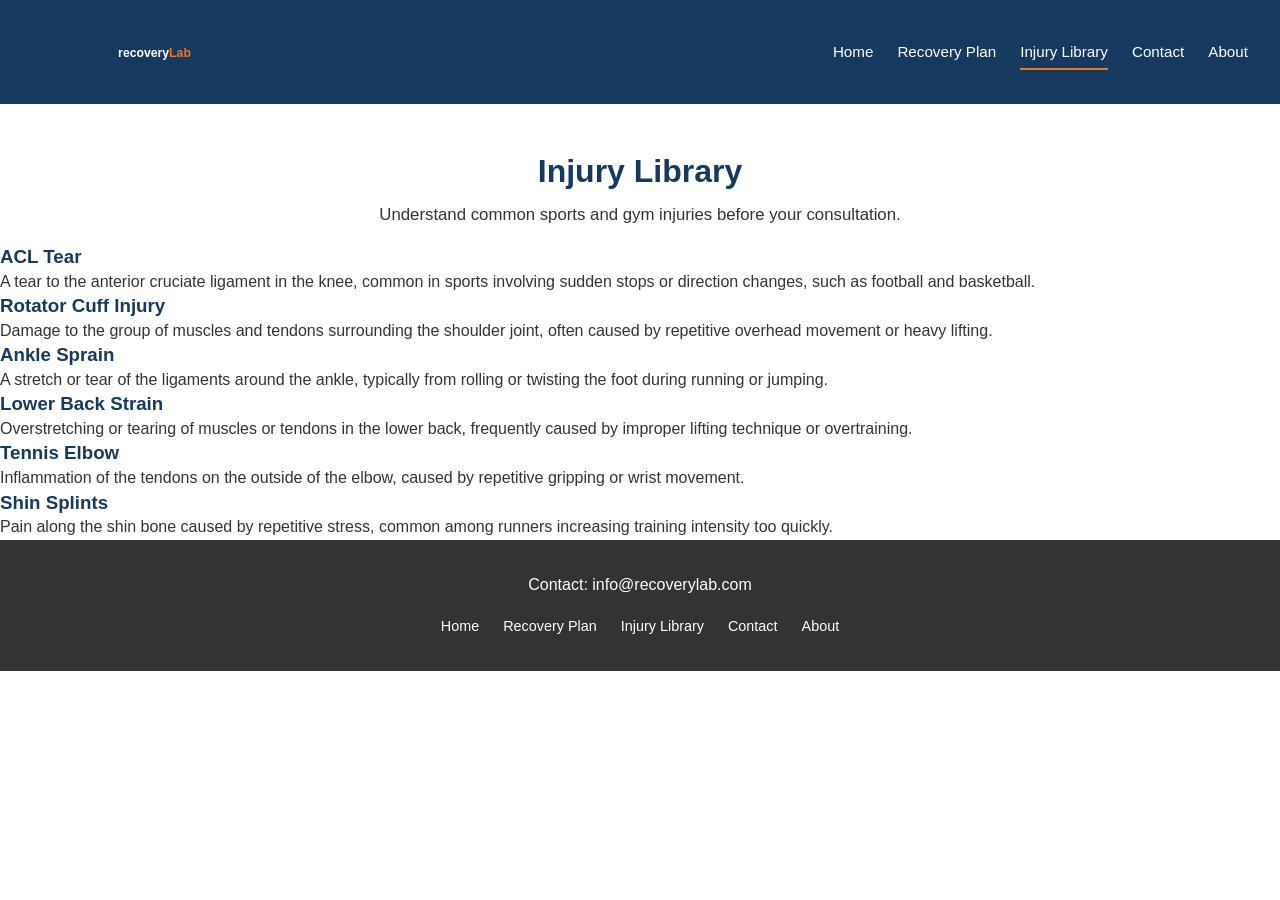
==== injury-library.html @ a8430cd5 "added injury library page with list of common injuries" ====
<!DOCTYPE html>
<html lang="en">
<head>
    <meta charset="UTF-8">
    <meta name="viewport" content="width=device-width, initial-scale=1.0">
    <title>Injury Library | recoveryLab</title>
    <meta name="description" content="Browse common sports and gym injuries. Understand your condition before your consultation with recoveryLab.">
    <link rel="stylesheet" href="assets/css/style.css">
</head>
<body>
    <header class="site-header">
    <div class="logo">
        <a href="index.html">
        <img src="assets/images/logo.svg" alt="recoveryLab" class="logo-img">
        </a>   
    </div>
    <nav class="main-nav" aria-label="Main Navigation">
    <button class="nav-toggle" aria-expanded="false" aria-controls="nav-menu">
        <span class="sr-only">Menu</span>
        <span class="nav-toggle-icon"></span>
    </button>
    <ul id="nav-menu" class="nav-menu">
        <li><a href="index.html">Home</a></li>
        <li><a href="recovery-plan.html">Recovery Plan</a></li>
        <li><a href="injury-library.html" aria-current="page">Injury Library</a></li>
        <li><a href="contact.html">Contact</a></li>
        <li><a href="about.html">About</a></li>
    </ul>
    </nav>
</header>

<main>
    <section class="page-intro">
        <h1>Injury Library</h1>
        <p>Understand common sports and gym injuries before your consultation.</p>
    </section>

    <section class="injury-library" aria-labelledby="injury-library-heading">
        <h2 id="injury-library-heading" class="sr-only">Common Injuries</h2>

        <ul class="injury-list">

            <li class="injury-item">
                <h3>ACL Tear</h3>
                <p>A tear to the anterior cruciate ligament in the knee, common in sports involving sudden stops or direction changes, such as football and basketball.</p>
            </li>

            <li class="injury-item">
                <h3>Rotator Cuff Injury</h3>
                <p>Damage to the group of muscles and tendons surrounding the shoulder joint, often caused by repetitive overhead movement or heavy lifting.</p>
            </li>

            <li class="injury-item">
                <h3>Ankle Sprain</h3>
                <p>A stretch or tear of the ligaments around the ankle, typically from rolling or twisting the foot during running or jumping.</p>
            </li>

            <li class="injury-item">
                <h3>Lower Back Strain</h3>
                <p>Overstretching or tearing of muscles or tendons in the lower back, frequently caused by improper lifting technique or overtraining.</p>
            </li>

            <li class="injury-item">
                <h3>Tennis Elbow</h3>
                <p>Inflammation of the tendons on the outside of the elbow, caused by repetitive gripping or wrist movement.</p>
            </li>

            <li class="injury-item">
                <h3>Shin Splints</h3>
                <p>Pain along the shin bone caused by repetitive stress, common among runners increasing training intensity too quickly.</p>
            </li>

        </ul>
    </section>
</main>

<footer class="site-footer">
    <p>Contact: <a href="mailto:info@recoverylab.com">info@recoverylab.com</a></p>
    
    <nav aria-label="Footer navigation">
        <ul class="footer-nav">
            <li><a href="index.html">Home</a></li>
            <li><a href="recovery-plan.html">Recovery Plan</a></li>
            <li><a href="injury-library.html">Injury Library</a></li>
            <li><a href="contact.html">Contact</a></li>
            <li><a href="about.html">About</a></li>
        </ul>
    </nav>
    </footer>
    <script src="assets/js/script.js"></script>
</body>
</html>
---- assets/css/style.css ----
/* ===== Reset ===== */
* {
  margin: 0;
  padding: 0;
  box-sizing: border-box;
}

/* ===== CSS Variables ===== */
:root {
  --color-dark-blue: #163A5F;
  --color-emerald: #2E8B57;
  --color-orange: #F97316;
  --color-white: #FFFFFF;
  --color-dark-grey: #333333;

  --font-heading: 'Poppins', sans-serif;
  --font-body: 'Open Sans', sans-serif;
}

/* ===== Base Typography ===== */
body {
  font-family: var(--font-body);
  color: var(--color-dark-grey);
  line-height: 1.6;
}

h1, h2, h3 {
  font-family: var(--font-heading);
  font-weight: 700;
  color: var(--color-dark-blue);
  line-height: 1.2;
}

a {
  text-decoration: none;
  color: inherit;
}

img {
  max-width: 100%;
  display: block;
}

/* ===== Accessibility: screen-reader-only content ===== */
.sr-only {
  position: absolute;
  width: 1px;
  height: 1px;
  padding: 0;
  margin: -1px;
  overflow: hidden;
  clip: rect(0, 0, 0, 0);
  white-space: nowrap;
  border: 0;
}

/* ===== Header ===== */
.site-header {
  display: flex;
  align-items: center;
  justify-content: space-between;
  background-color: var(--color-dark-blue);
  padding: 1rem 2rem;
}

.logo-img {
  height: 72px;
}

.main-nav {
  display: flex;
  align-items: center;
}

.nav-menu {
  display: flex;
  list-style: none;
  gap: 1.5rem;
}

.nav-menu a {
  color: var(--color-white);
  font-family: var(--font-body);
  font-size: 0.95rem;
  padding: 0.5rem 0;
  border-bottom: 2px solid transparent;
  transition: border-color 0.2s ease;
}

.nav-menu a:hover,
.nav-menu a:focus,
.nav-menu a[aria-current="page"] {
  border-bottom-color: var(--color-orange);
}

.nav-toggle {
  display: none;
  background: none;
  border: none;
  cursor: pointer;
}

.nav-toggle-icon {
  display: block;
  width: 24px;
  height: 2px;
  background-color: var(--color-white);
  position: relative;
}

.nav-toggle-icon::before,
.nav-toggle-icon::after {
  content: '';
  position: absolute;
  left: 0;
  width: 24px;
  height: 2px;
  background-color: var(--color-white);
}

.nav-toggle-icon::before {
  top: -8px;
}

.nav-toggle-icon::after {
  top: 8px;
}

/* ===== Hero ===== */
.hero {
  background-color: var(--color-white);
  text-align: center;
  padding: 4rem 2rem;
}

.hero h1 {
  font-size: 2.5rem;
  margin-bottom: 1rem;
}

.hero p {
  font-size: 1.1rem;
  color: var(--color-dark-grey);
  max-width: 600px;
  margin: 0 auto 1.5rem;
}

.btn {
  display: inline-block;
  padding: 0.85rem 1.75rem;
  border-radius: 8px;
  font-family: var(--font-body);
  font-weight: 600;
  font-size: 1rem;
  cursor: pointer;
  transition: opacity 0.2s ease;
}

.btn-primary {
  background-color: var(--color-orange);
  color: var(--color-white);
}

.btn-primary:hover,
.btn-primary:focus {
  opacity: 0.85;
}
/* ===== Features ===== */
.features {
  padding: 3rem 2rem;
  text-align: center;
}

.features h2 {
  margin-bottom: 2rem;
}

.feature-cards {
  display: flex;
  flex-wrap: wrap;
  justify-content: center;
  gap: 1.5rem;
}

.feature-card {
  background-color: var(--color-white);
  border: 1px solid #E0E0E0;
  border-radius: 12px;
  padding: 1.5rem;
  width: 300px;
  text-align: left;
  transition: transform 0.2s ease, box-shadow 0.2s ease;
}

.feature-card:hover {
  transform: translateY(-4px);
  box-shadow: 0 4px 12px rgba(0, 0, 0, 0.08);
}

.feature-icon {
  width: 40px;
  height: 40px;
  margin-bottom: 1rem;
}

.feature-card h3 {
  font-size: 1.2rem;
  margin-bottom: 0.5rem;
}

.feature-card p {
  font-size: 0.95rem;
  color: var(--color-dark-grey);
}
/* ===== Testimonials ===== */
.testimonials {
  background-color: var(--color-dark-blue);
  padding: 3rem 2rem;
  text-align: center;
}

.testimonials h2 {
  color: var(--color-white);
  margin-bottom: 2rem;
}

.testimonial-card {
  background-color: var(--color-white);
  border-radius: 12px;
  padding: 1.5rem;
  max-width: 600px;
  margin: 0 auto 1.5rem;
  text-align: left;
}

.testimonial-card blockquote {
  font-style: italic;
  color: var(--color-dark-grey);
  margin-bottom: 0.75rem;
}

.testimonial-card cite {
  display: block;
  font-style: normal;
  font-weight: 600;
  color: var(--color-emerald);
  font-size: 0.9rem;
}
/* ===== Footer ===== */
.site-footer {
  background-color: var(--color-dark-grey);
  color: var(--color-white);
  padding: 2rem;
  text-align: center;
}

.site-footer a {
  color: var(--color-white);
}

.site-footer p {
  margin-bottom: 1rem;
}

.footer-nav {
  display: flex;
  justify-content: center;
  flex-wrap: wrap;
  list-style: none;
  gap: 1.5rem;
}

.footer-nav a {
  font-size: 0.9rem;
  border-bottom: 2px solid transparent;
  transition: border-color 0.2s ease;
}

.footer-nav a:hover,
.footer-nav a:focus {
  border-bottom-color: var(--color-orange);
}
/* ===== Responsive: Tablet & Mobile ===== */
@media (max-width: 768px) {

  .site-header {
    flex-wrap: wrap;
  }

  .nav-toggle {
    display: block;
  }

  .main-nav {
    flex-wrap: wrap;
  }
  
  .nav-menu {
    flex-basis: 100%  
  }

  .nav-menu {
    display: none;
    flex-direction: column;
    width: 100%;
    gap: 0;
    margin-top: 1rem;
  }

  .nav-menu.is-open {
    display: flex;
  }

  .nav-menu li {
    border-top: 1px solid rgba(255, 255, 255, 0.15);
  }

  .nav-menu a {
    display: block;
    padding: 0.75rem 0;
  }

  .hero h1 {
    font-size: 1.8rem;
  }

  .hero p {
    font-size: 1rem;
  }

  .feature-card {
    width: 100%;
    max-width: 340px;
  }

  .footer-nav {
    flex-direction: column;
    gap: 0.75rem;
  }
}
/* ===== Page Intro (Recovery Plan, and reusable for other pages) ===== */
.page-intro {
  text-align: center;
  padding: 3rem 2rem 1rem;
}

.page-intro h1 {
  font-size: 2rem;
  margin-bottom: 0.75rem;
}

.page-intro p {
  font-size: 1.05rem;
  color: var(--color-dark-grey);
  max-width: 550px;
  margin: 0 auto;
}

/* ===== Consultation Form ===== */
.consultation-form-section {
  padding: 2rem 2rem 4rem;
  display: flex;
  justify-content: center;
}

.consultation-form {
  width: 100%;
  max-width: 500px;
  display: flex;
  flex-direction: column;
  gap: 1.25rem;
}

.form-group {
  display: flex;
  flex-direction: column;
  gap: 0.4rem;
}

.form-group label {
  font-weight: 600;
  font-size: 0.95rem;
  color: var(--color-dark-blue);
}

.required {
  color: var(--color-orange);
}

.form-group input,
.form-group select,
.form-group textarea {
  font-family: var(--font-body);
  font-size: 1rem;
  padding: 0.65rem 0.75rem;
  border: 1px solid #CCCCCC;
  border-radius: 6px;
  background-color: var(--color-white);
}

.form-group input:focus,
.form-group select:focus,
.form-group textarea:focus {
  outline: none;
  border-color: var(--color-emerald);
  box-shadow: 0 0 0 3px rgba(46, 139, 87, 0.15);
}

.form-group.has-error input,
.form-group.has-error select,
.form-group.has-error textarea {
  border-color: #D92D20;
}

.error-message {
  font-size: 0.85rem;
  color: #D92D20;
  min-height: 1.1rem;
}

.consultation-form .btn {
  align-self: flex-start;
}

.form-confirmation {
  font-weight: 600;
  color: var(--color-emerald);
}

.form-confirmation:empty {
  display: none;
}
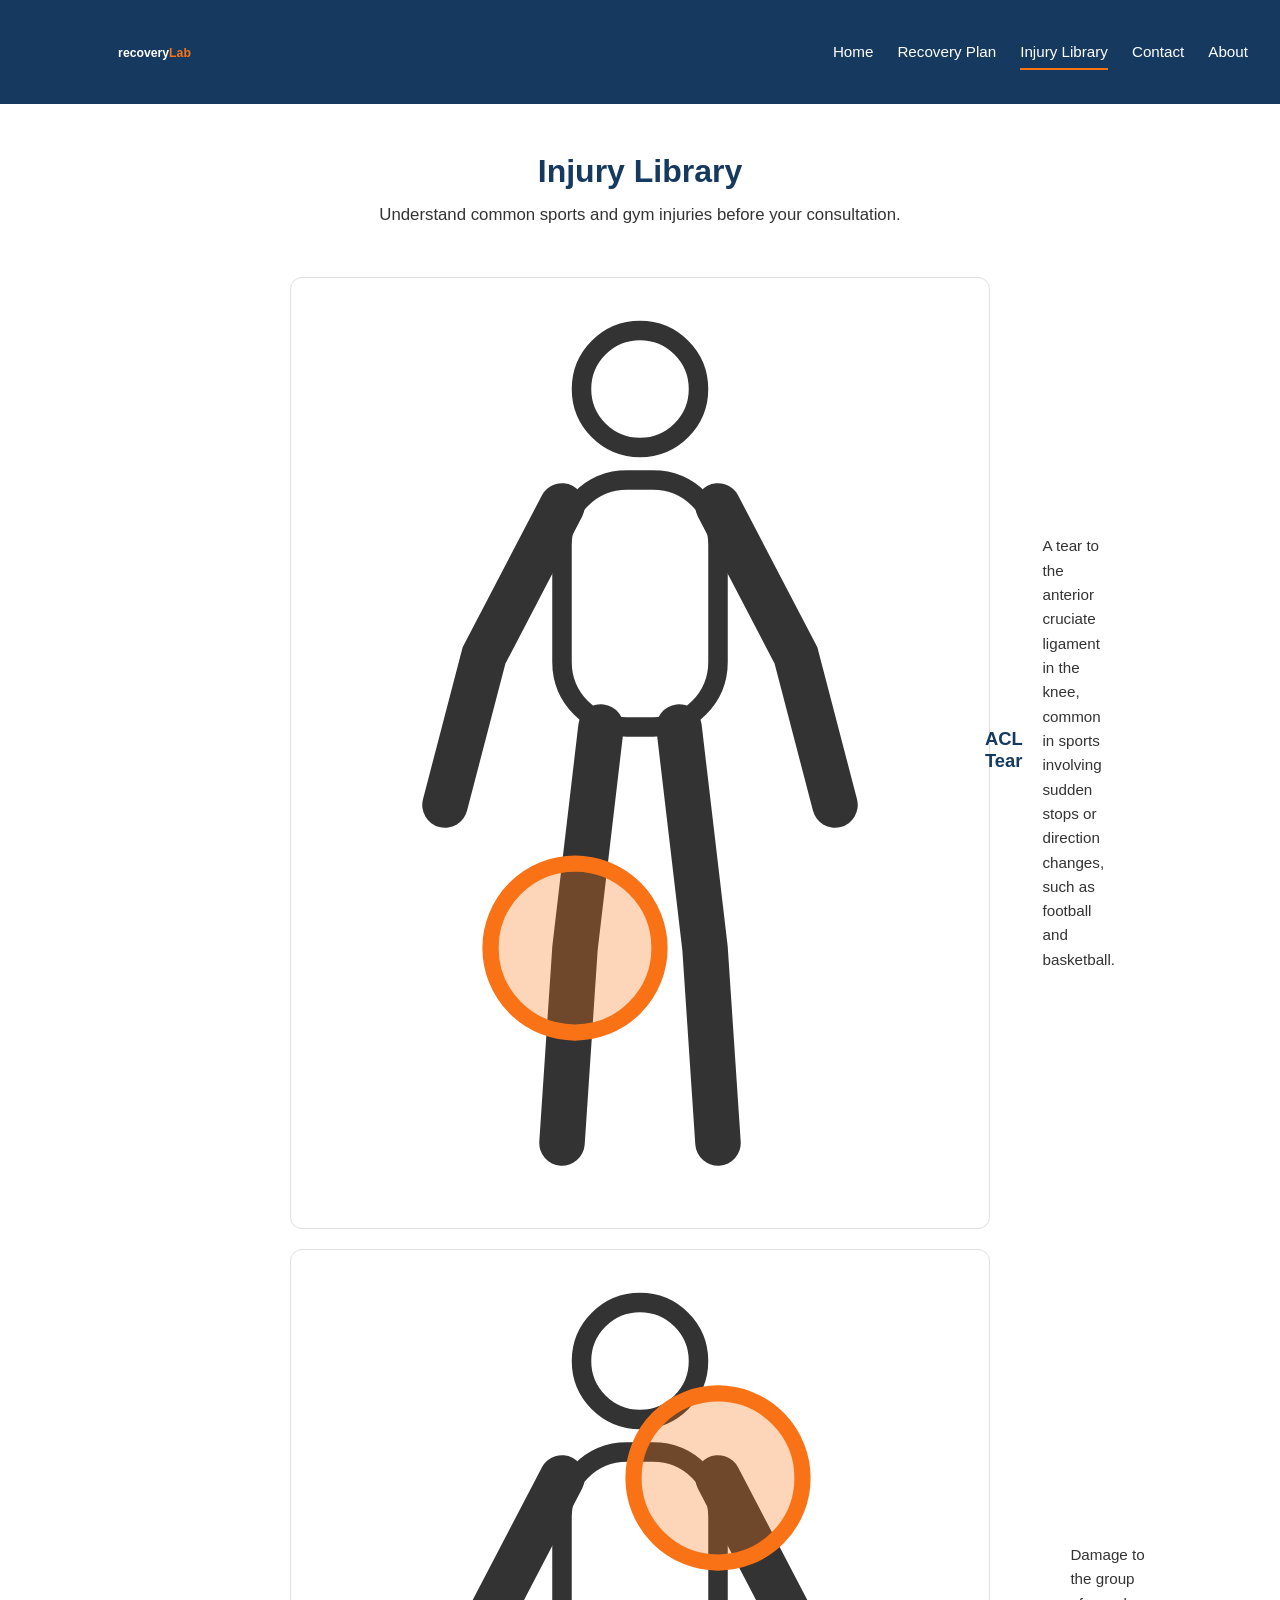
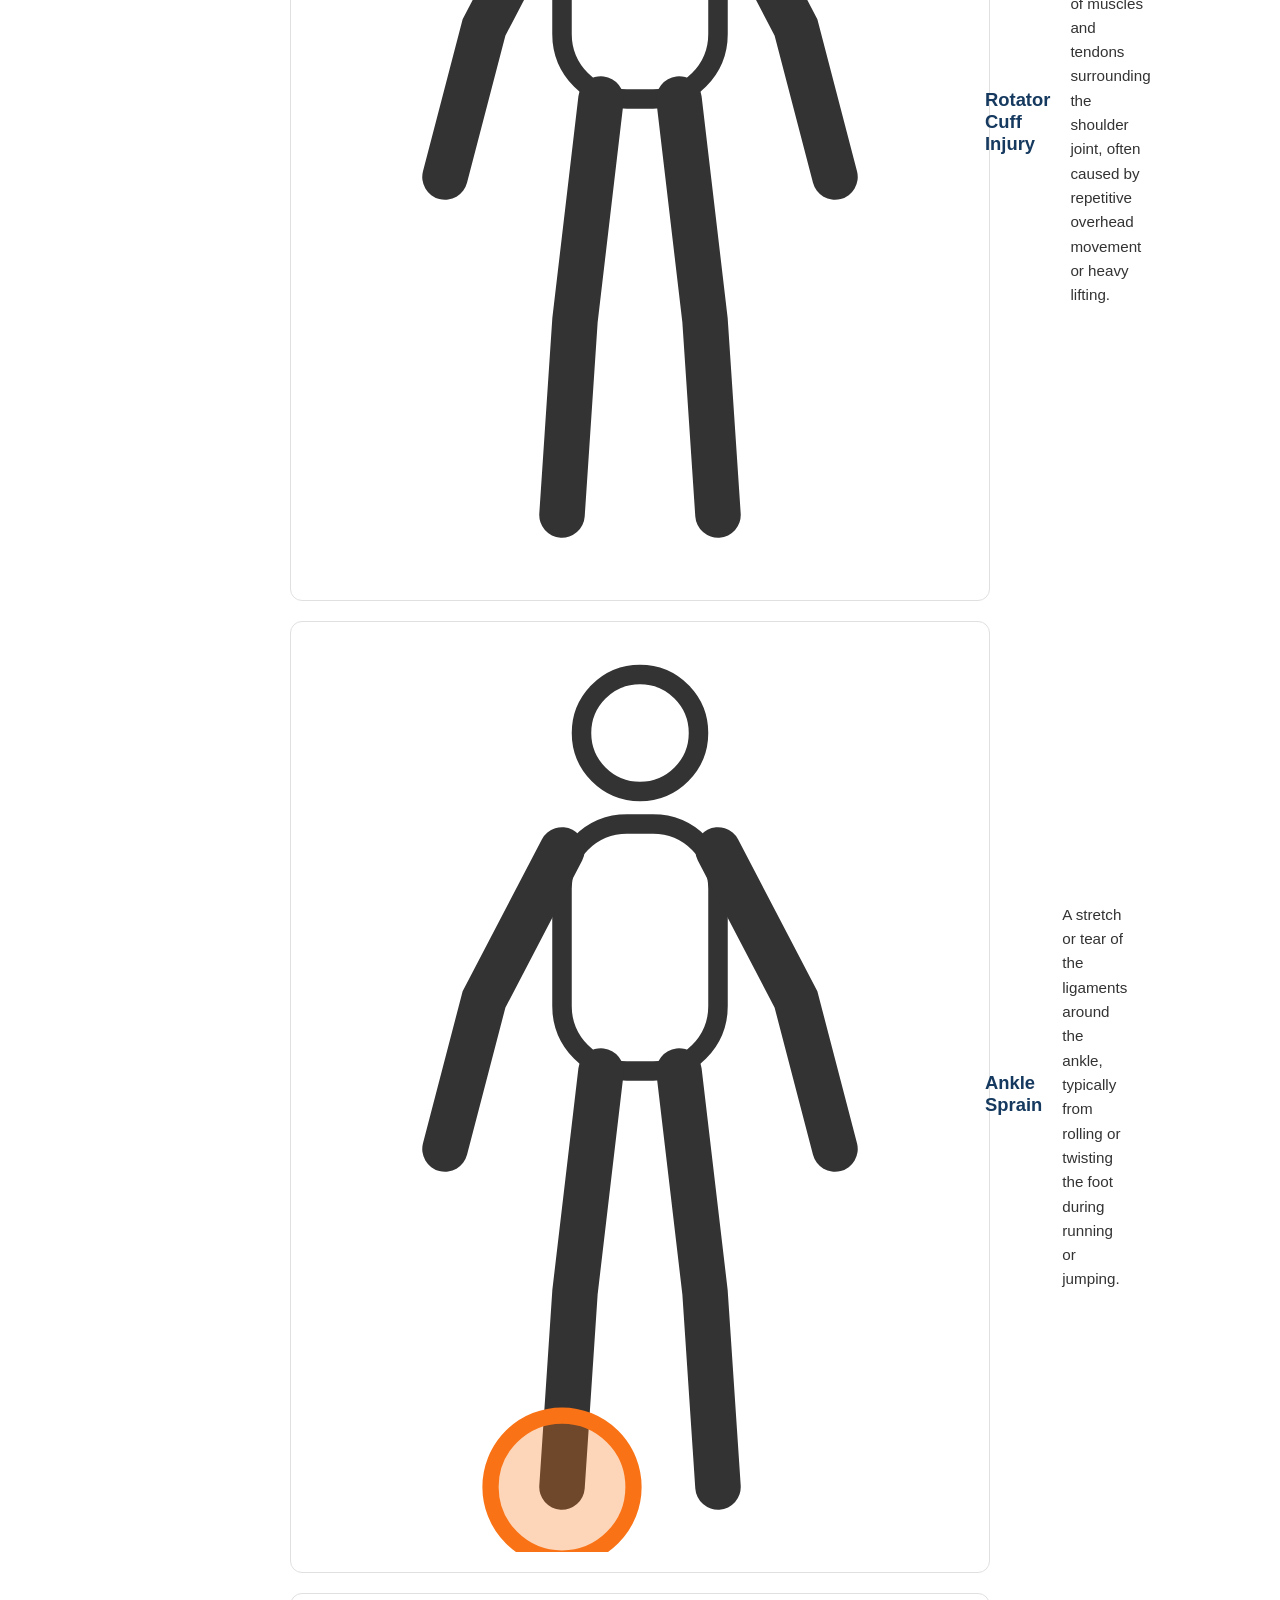
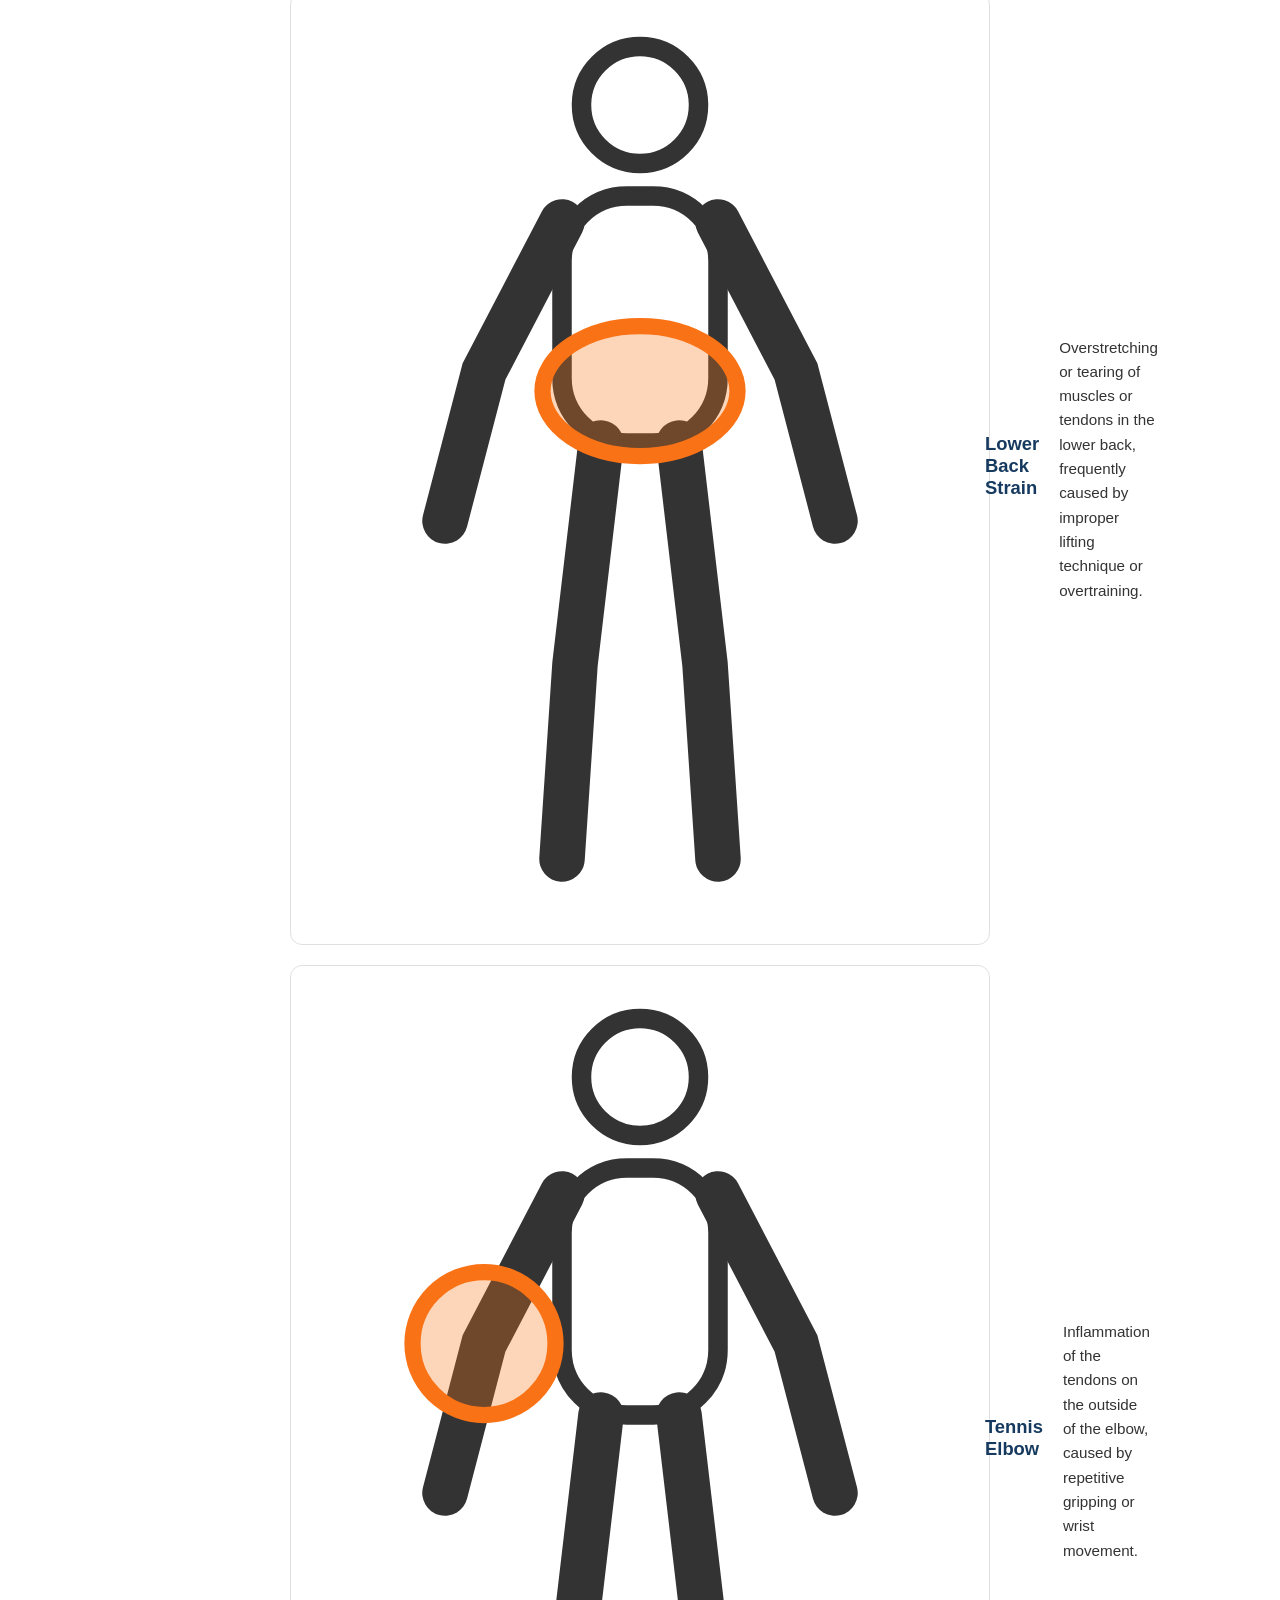
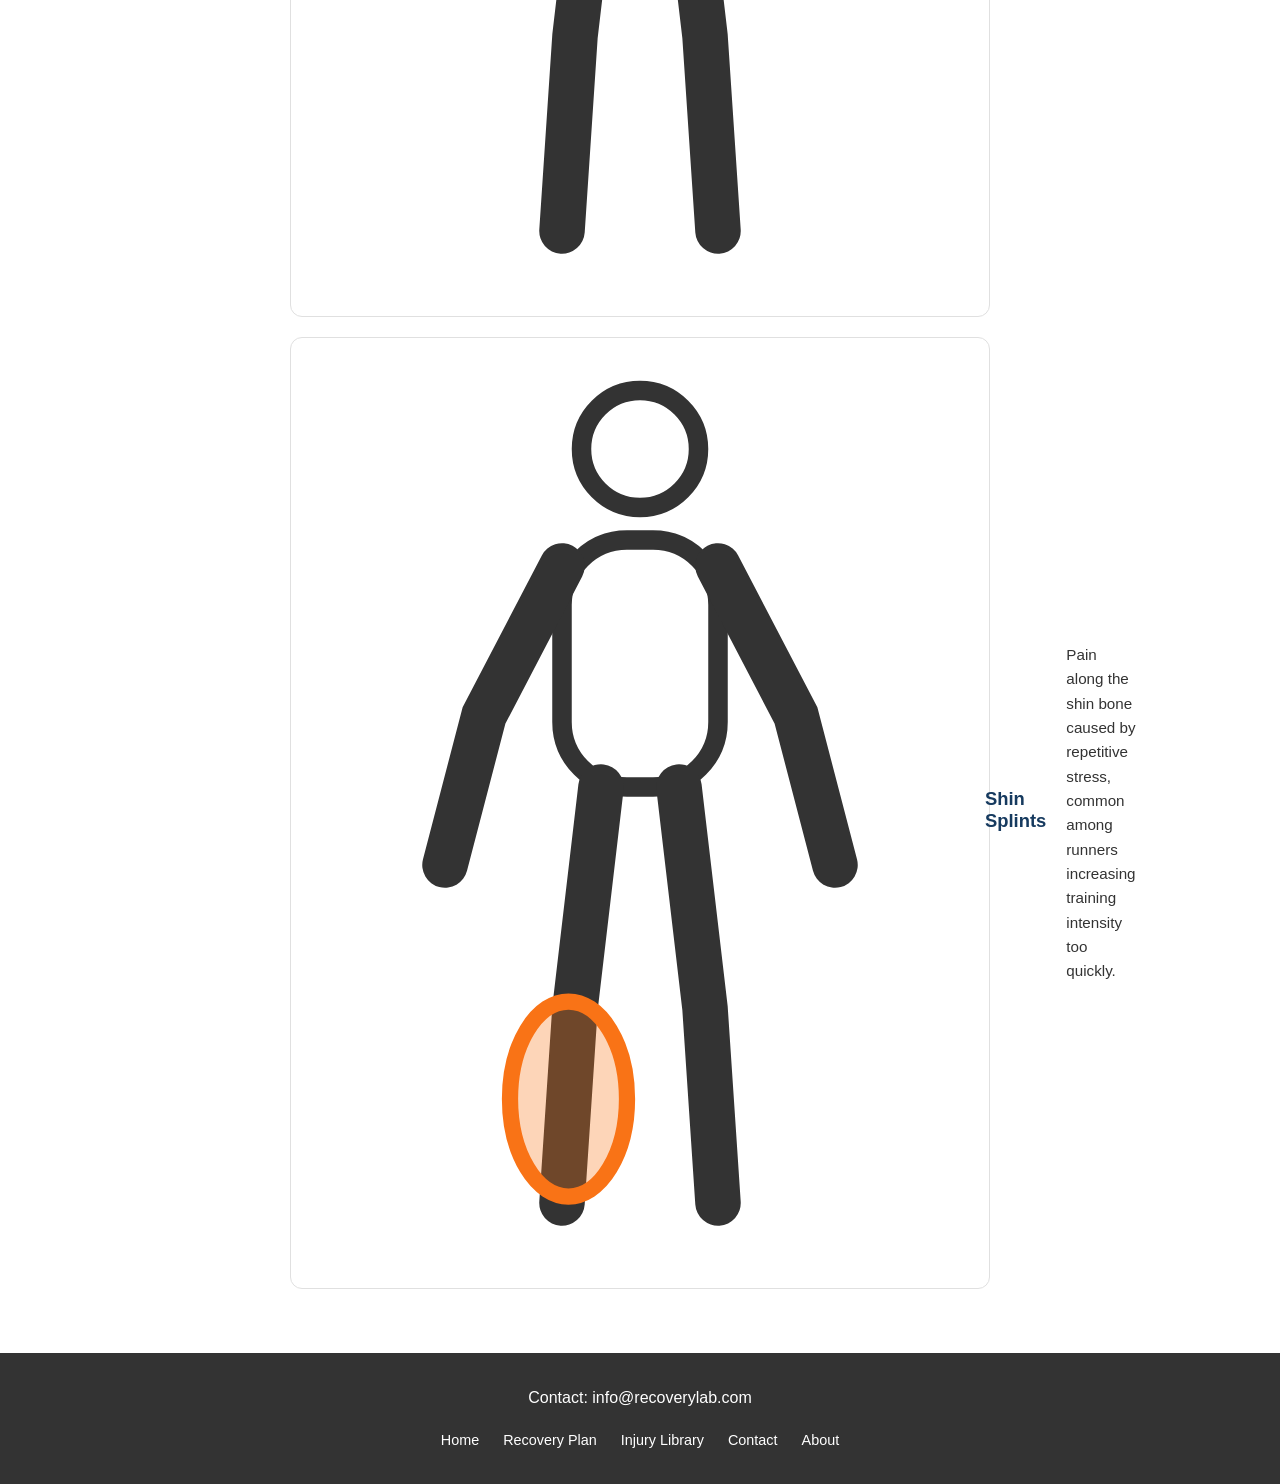
==== commit ca4b816d: "added graphics for each injury and styled using css" ====
--- a/injury-library.html
+++ b/injury-library.html
@@ -41,31 +41,37 @@
         <ul class="injury-list">
 
             <li class="injury-item">
+                <img src="assets/images/injury-acl.svg" alt="Knee icon representing an ACL tear" class="injury-icon">
                 <h3>ACL Tear</h3>
                 <p>A tear to the anterior cruciate ligament in the knee, common in sports involving sudden stops or direction changes, such as football and basketball.</p>
             </li>
 
             <li class="injury-item">
+                <img src="assets/images/injury-shoulder.svg" alt="Shoulder icon representing a rotator cuff injury" class="injury-icon">
                 <h3>Rotator Cuff Injury</h3>
                 <p>Damage to the group of muscles and tendons surrounding the shoulder joint, often caused by repetitive overhead movement or heavy lifting.</p>
             </li>
 
             <li class="injury-item">
+                <img src="assets/images/injury-ankle.svg" alt="Ankle icon representing an ankle sprain" class="injury-icon">
                 <h3>Ankle Sprain</h3>
                 <p>A stretch or tear of the ligaments around the ankle, typically from rolling or twisting the foot during running or jumping.</p>
             </li>
 
             <li class="injury-item">
+                <img src="assets/images/injury-back.svg" alt="Lower back icon representing a lower back strain" class="injury-icon">
                 <h3>Lower Back Strain</h3>
                 <p>Overstretching or tearing of muscles or tendons in the lower back, frequently caused by improper lifting technique or overtraining.</p>
             </li>
 
             <li class="injury-item">
+                <img src="assets/images/injury-elbow.svg" alt="Elbow icon representing tennis elbow" class="injury-icon">
                 <h3>Tennis Elbow</h3>
                 <p>Inflammation of the tendons on the outside of the elbow, caused by repetitive gripping or wrist movement.</p>
             </li>
 
             <li class="injury-item">
+                <img src="assets/images/injury-shin.svg" alt="Shin icon representing shin splints" class="injury-icon">
                 <h3>Shin Splints</h3>
                 <p>Pain along the shin bone caused by repetitive stress, common among runners increasing training intensity too quickly.</p>
             </li>
@@ -89,4 +95,4 @@
     </footer>
     <script src="assets/js/script.js"></script>
 </body>
-</html>+</html> 
--- a/assets/css/style.css
+++ b/assets/css/style.css
@@ -128,9 +128,15 @@
 
 /* ===== Hero ===== */
 .hero {
-  background-color: var(--color-white);
+  background-image: linear-gradient(rgba(255, 255, 255, 0.5), rgba(255, 255, 255, 0.5)), url(../images/hero-bg.jpg);
+  background-size: cover;
+  background-position: center;
   text-align: center;
-  padding: 4rem 2rem;
+  padding: 6rem 2rem; 
+  min-height: 60vh;
+  display:flex;
+  flex-direction: column;
+  justify-content: center;
 }
 
 .hero h1 {
@@ -296,7 +302,8 @@
   }
   
   .nav-menu {
-    flex-basis: 100%  
+    flex-basis: 100% ;
+    order: 2; 
   }
 
   .nav-menu {
@@ -337,6 +344,26 @@
     flex-direction: column;
     gap: 0.75rem;
   }
+  .site-header {
+    flex-direction: row;
+  }
+  .logo {
+    order: 2;
+  }
+  .nav-toggle {
+    order:0;
+  }
+  .nav-menu {
+    text-align: left;   
+  }
+  .about-content ,
+   .disclaimer ,
+   .contact-list ,
+   .injury-list {
+    text-align: center;
+    max-width: 400px;
+    margin: 0 auto;
+   }
 }
 /* ===== Page Intro (Recovery Plan, and reusable for other pages) ===== */
 .page-intro {
@@ -429,4 +456,112 @@
 
 .form-confirmation:empty {
   display: none;
+}
+
+/* ===== Contact Page ===== */
+.contact-details {
+  padding: 2rem 2rem 4rem;
+  display: flex;
+  justify-content: center;
+}
+
+.contact-list {
+  list-style: none;
+  width: 100%;
+  max-width: 500px;
+  display: flex;
+  flex-direction: column;
+  gap: 1.25rem;
+}
+
+.contact-item {
+  background-color: var(--color-white);
+  border: 1px solid #E0E0E0;
+  border-radius: 12px;
+  padding: 1.25rem 1.5rem;
+}
+
+.contact-item h3 {
+  font-size: 1.1rem;
+  margin-bottom: 0.4rem;
+}
+
+.contact-item p {
+  font-size: 0.95rem;
+  color: var(--color-dark-grey);
+  line-height: 1.6;
+}
+
+.contact-item a {
+  color: var(--color-emerald);
+  font-weight: 600;
+}
+
+.contact-item a:hover,
+.contact-item a:focus {
+  text-decoration: underline;
+}
+/* ===== Injury Library Page ===== */
+.injury-library {
+  padding: 2rem 2rem 4rem;
+  display: flex;
+  justify-content: center;
+}
+
+.injury-list {
+  list-style: none;
+  width: 100%;
+  max-width: 700px;
+  display: flex;
+  flex-direction: column;
+  gap: 1.25rem;
+}
+
+.injury-item {
+  background-color: var(--color-white);
+  border: 1px solid #E0E0E0;
+  border-radius: 12px;
+  padding: 1.25rem 1.5rem;
+  transition: transform 0.2s ease, box-shadow 0.2s ease;
+}
+
+.injury-item:hover {
+  transform: translateY(-2px);
+  box-shadow: 0 4px 12px rgba(0, 0, 0, 0.08);
+}
+
+.injury-item h3 {
+  font-size: 1.15rem;
+  margin-bottom: 0.4rem;
+}
+
+.injury-item p {
+  font-size: 0.95rem;
+  color: var(--color-dark-grey);
+  line-height: 1.6;
+}
+
+/* ===== Injury Library Images ===== */
+.injury-item {
+  display: flex;
+  gap: 1.25rem;
+  align-items: center;
+}
+
+.injury-image {
+  width: 56px;
+  height: 78px;
+  flex-shrink: 0;
+}
+
+@media (max-width: 768px) {
+  .injury-item {
+    flex-direction: column;
+    text-align: center;
+  }
+
+  .injury-image {
+    width: 48px;
+    height: 67px;
+  }
 }
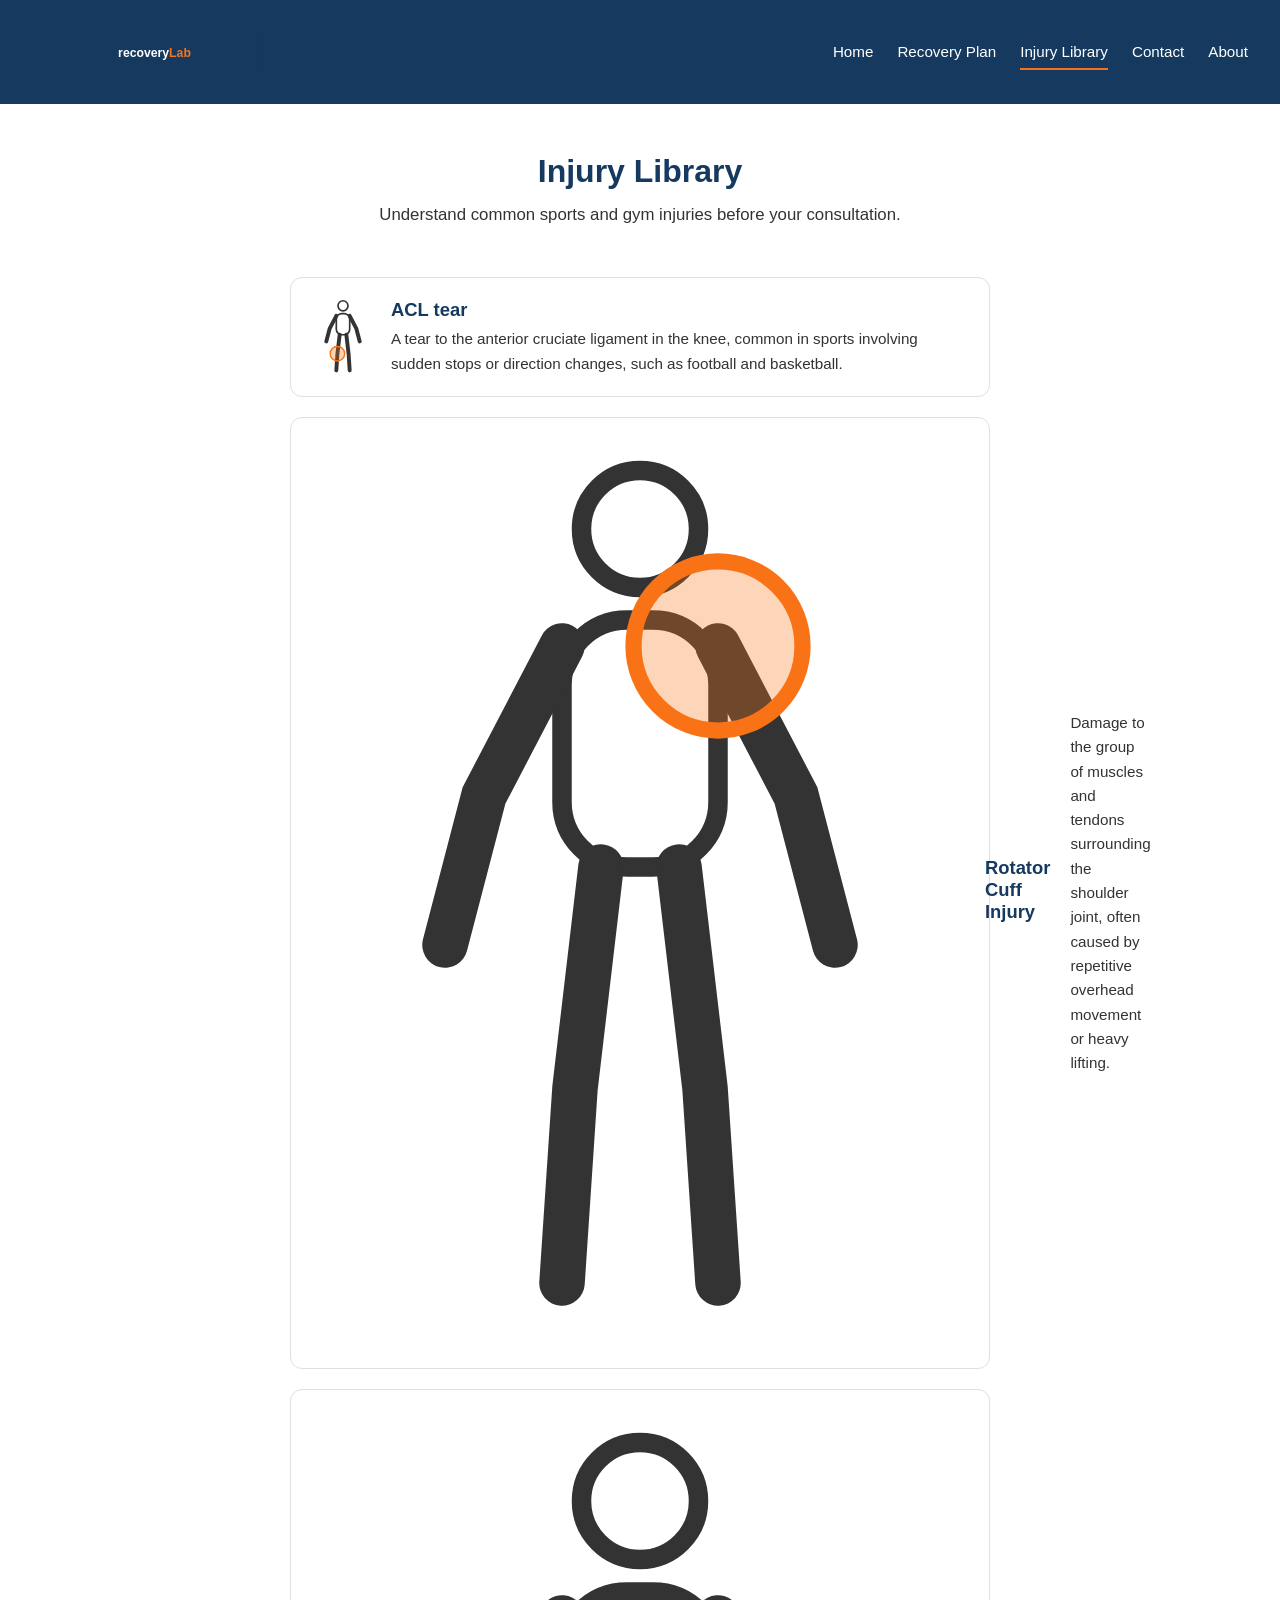
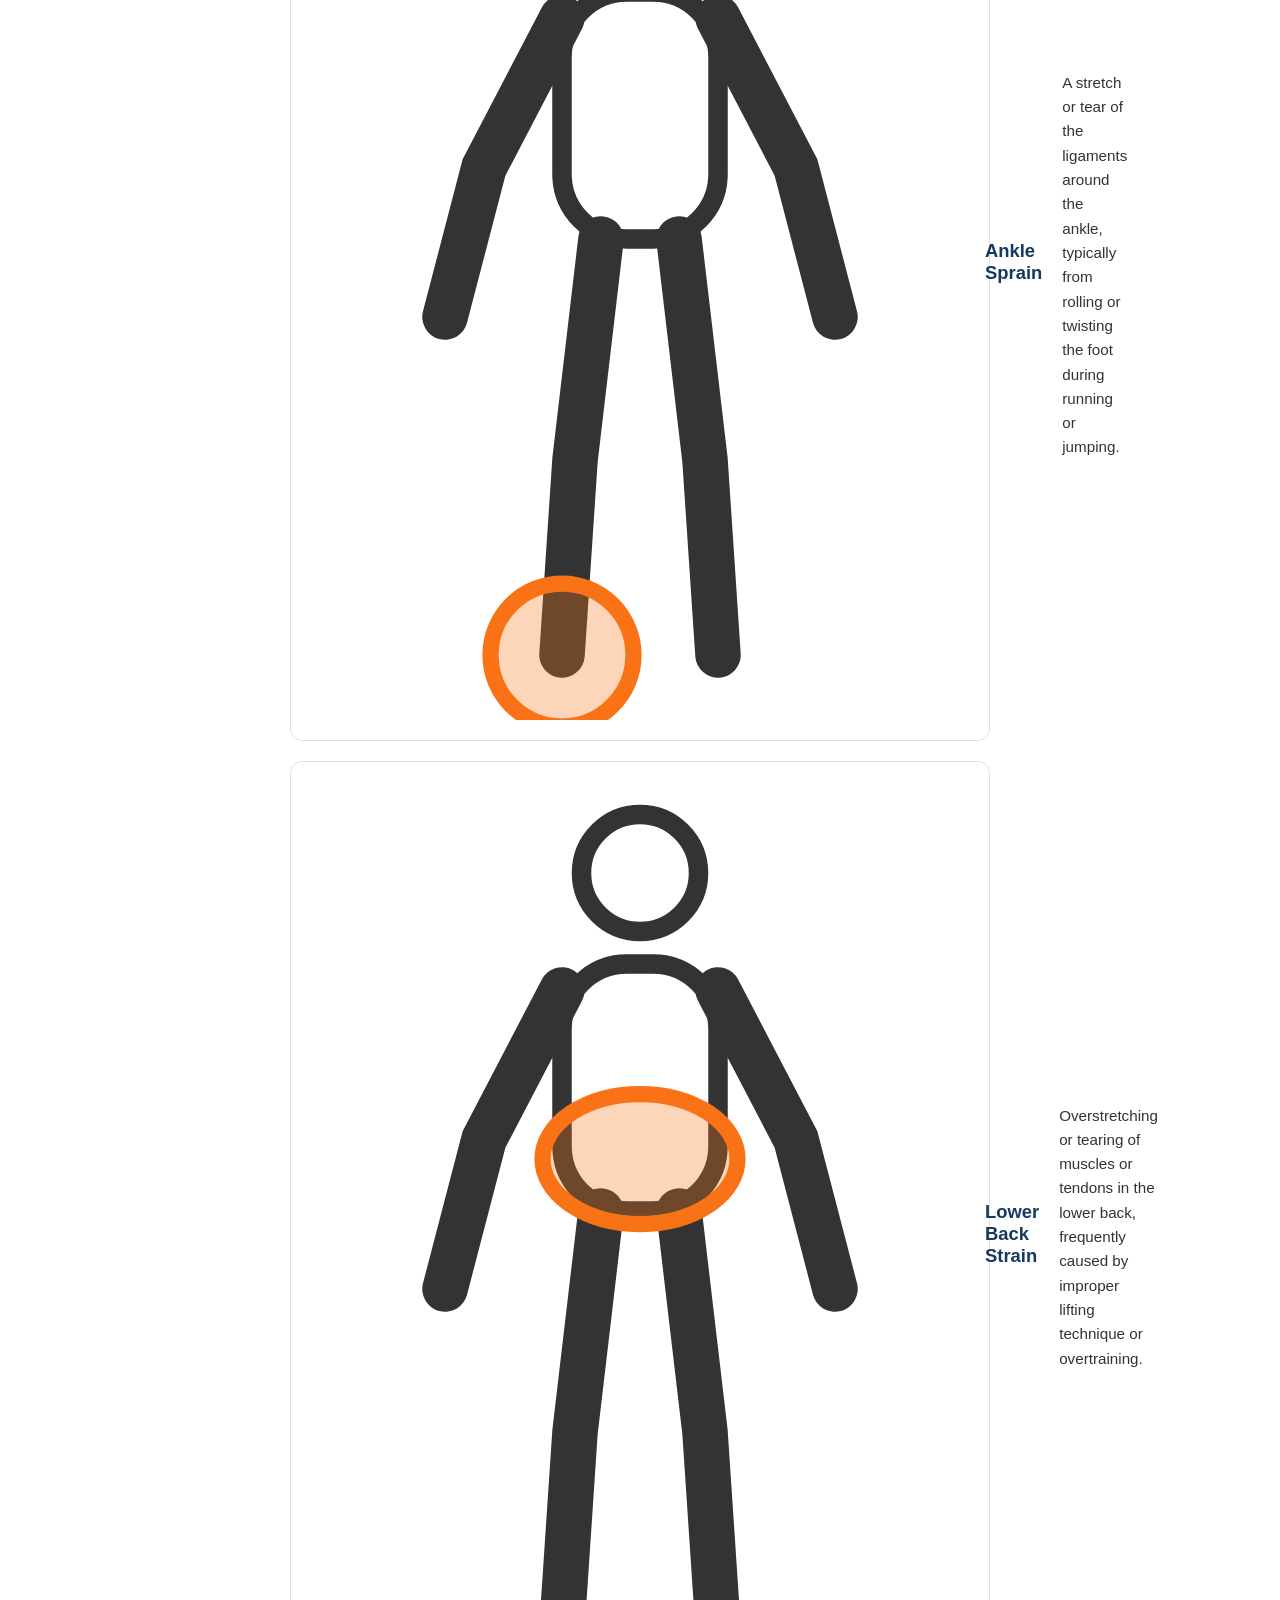
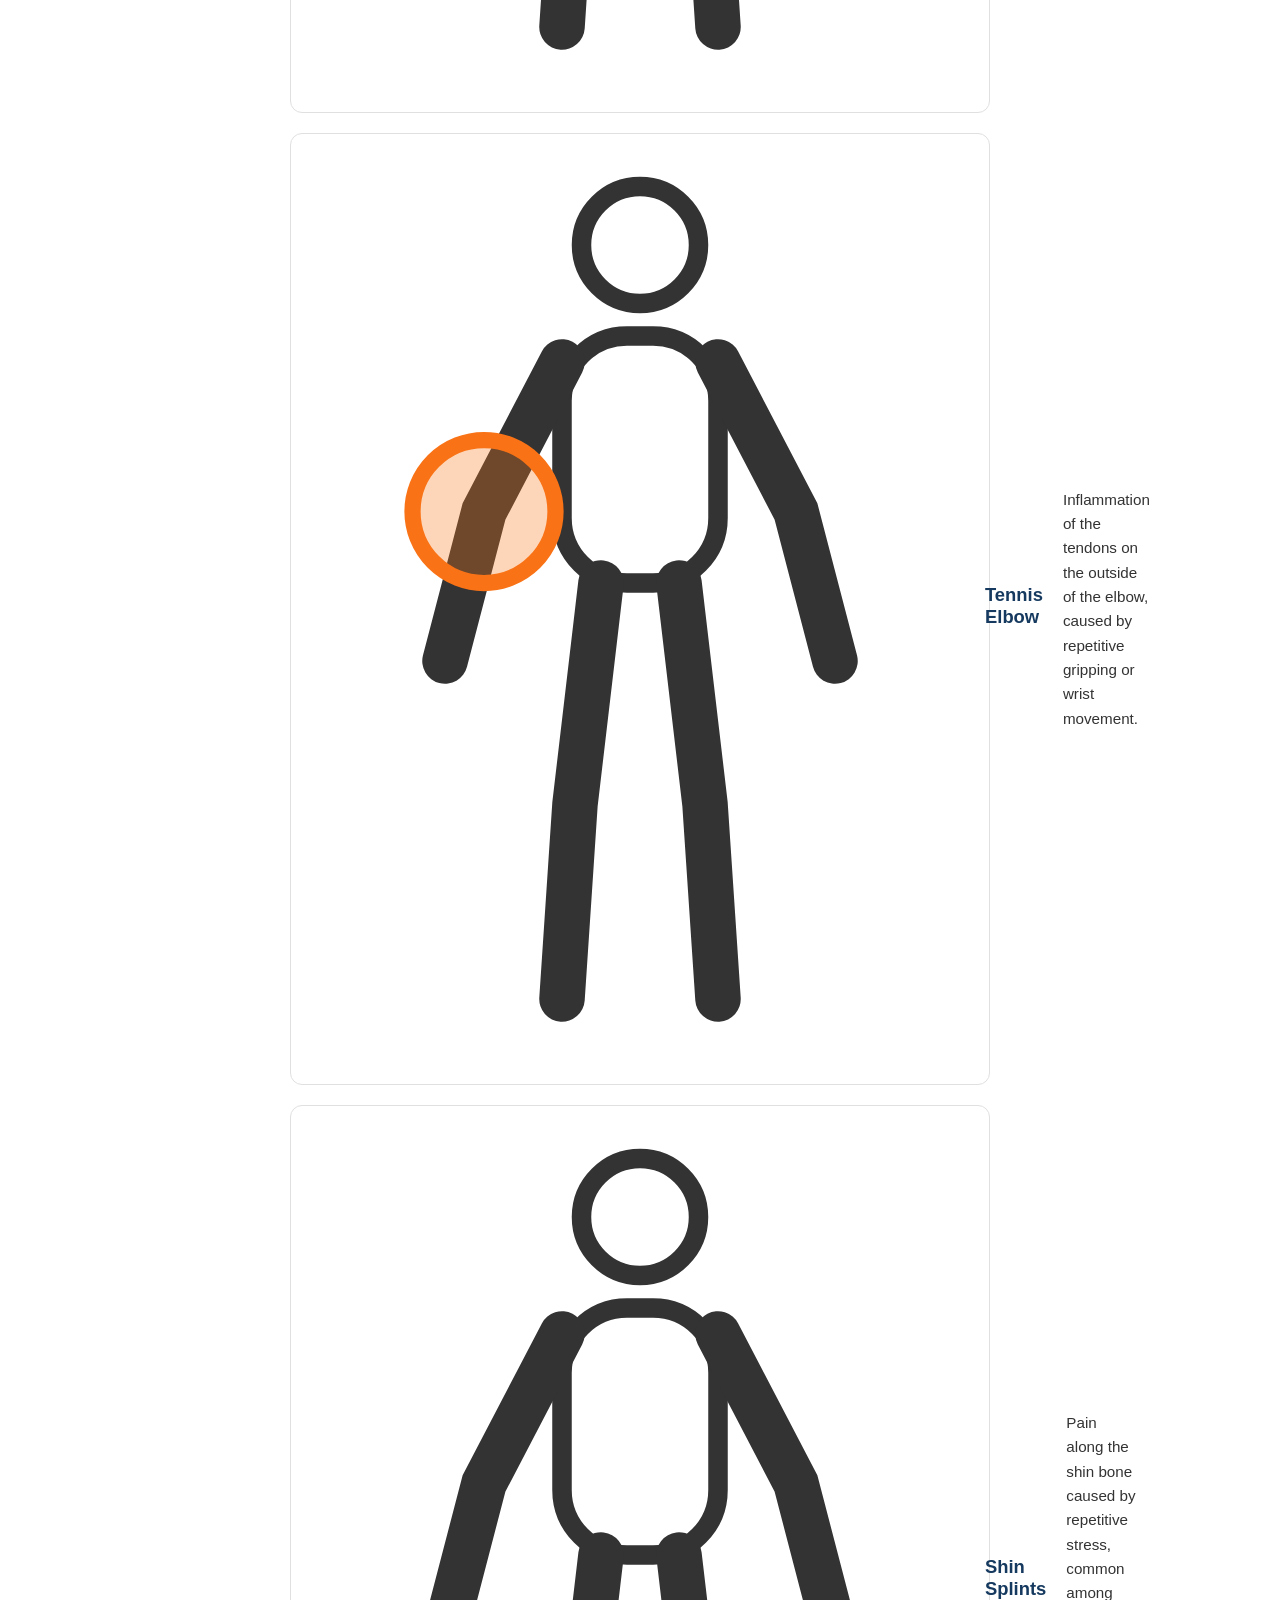
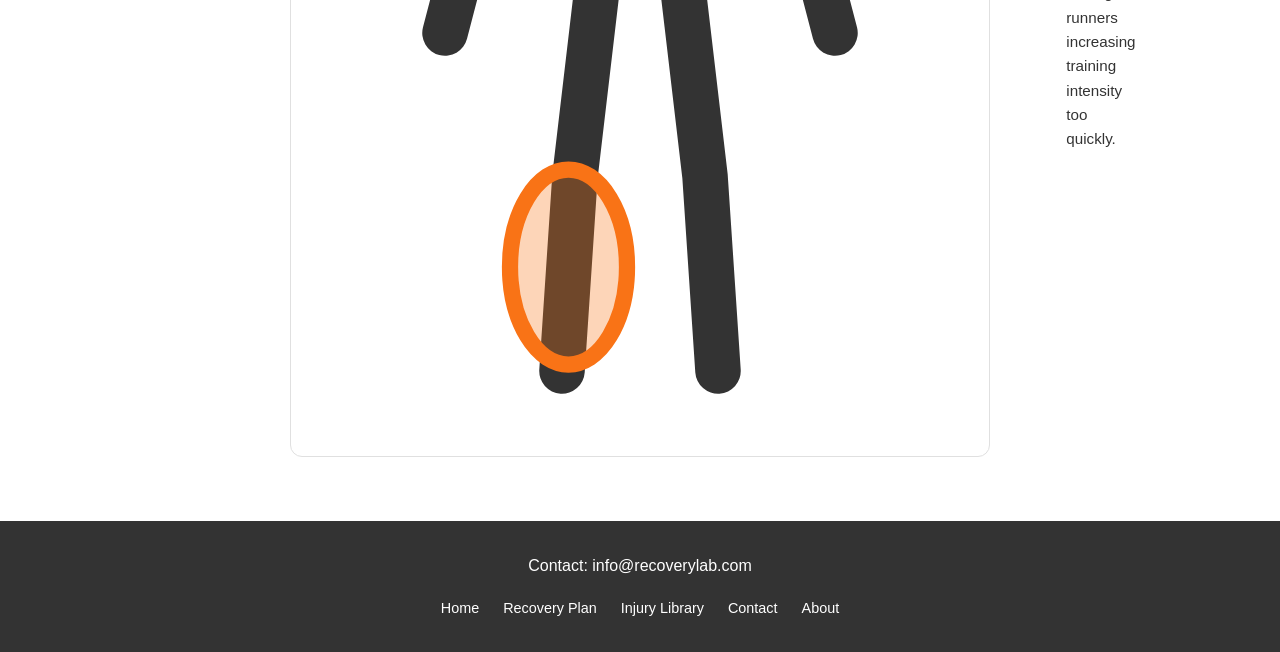
==== commit ddd5dabd: "Update injury-library.html This was in order to fix sizing issues for images" ====
--- a/injury-library.html
+++ b/injury-library.html
@@ -41,10 +41,13 @@
         <ul class="injury-list">
 
             <li class="injury-item">
-                <img src="assets/images/injury-acl.svg" alt="Knee icon representing an ACL tear" class="injury-icon">
-                <h3>ACL Tear</h3>
-                <p>A tear to the anterior cruciate ligament in the knee, common in sports involving sudden stops or direction changes, such as football and basketball.</p>
-            </li>
+  <img src="assets/images/injury-acl.svg" alt="Knee icon representing an ACL tear" class="injury-image">
+  <div class="injury-text">
+    <h3>ACL tear</h3>
+    <p>A tear to the anterior cruciate ligament in the knee, common in sports involving sudden stops or direction changes, such as football and basketball.</p>
+  </div>
+</li>
+
 
             <li class="injury-item">
                 <img src="assets/images/injury-shoulder.svg" alt="Shoulder icon representing a rotator cuff injury" class="injury-icon">
--- a/assets/css/style.css
+++ b/assets/css/style.css
@@ -220,7 +220,9 @@
 }
 /* ===== Testimonials ===== */
 .testimonials {
-  background-color: var(--color-dark-blue);
+  background-image: linear-gradient(rgba(22, 58, 95, 0.85), rgba(22, 58, 95, 0.85)), url(../images/testimonials_bg.jpg);
+  background-size: cover;
+  background-position: center;
   padding: 3rem 2rem;
   text-align: center;
 }
@@ -564,4 +566,32 @@
     width: 48px;
     height: 67px;
   }
+}
+/* ===== About Page ===== */
+.about-content,
+.disclaimer {
+  max-width: 700px;
+  margin: 0 auto 1.5rem;
+  background-color: var(--color-white);
+  border: 1px solid #E0E0E0;
+  border-radius: 12px;
+  padding: 1.5rem 2rem;
+}
+
+.about-content h2,
+.disclaimer h2 {
+  font-size: 1.3rem;
+  margin-bottom: 0.6rem;
+}
+
+.about-content p,
+.disclaimer p {
+  font-size: 0.95rem;
+  color: var(--color-dark-grey);
+  line-height: 1.6;
+}
+
+.disclaimer {
+  border-left: 4px solid var(--color-orange);
+  background-color: #FFF8F3;
 }
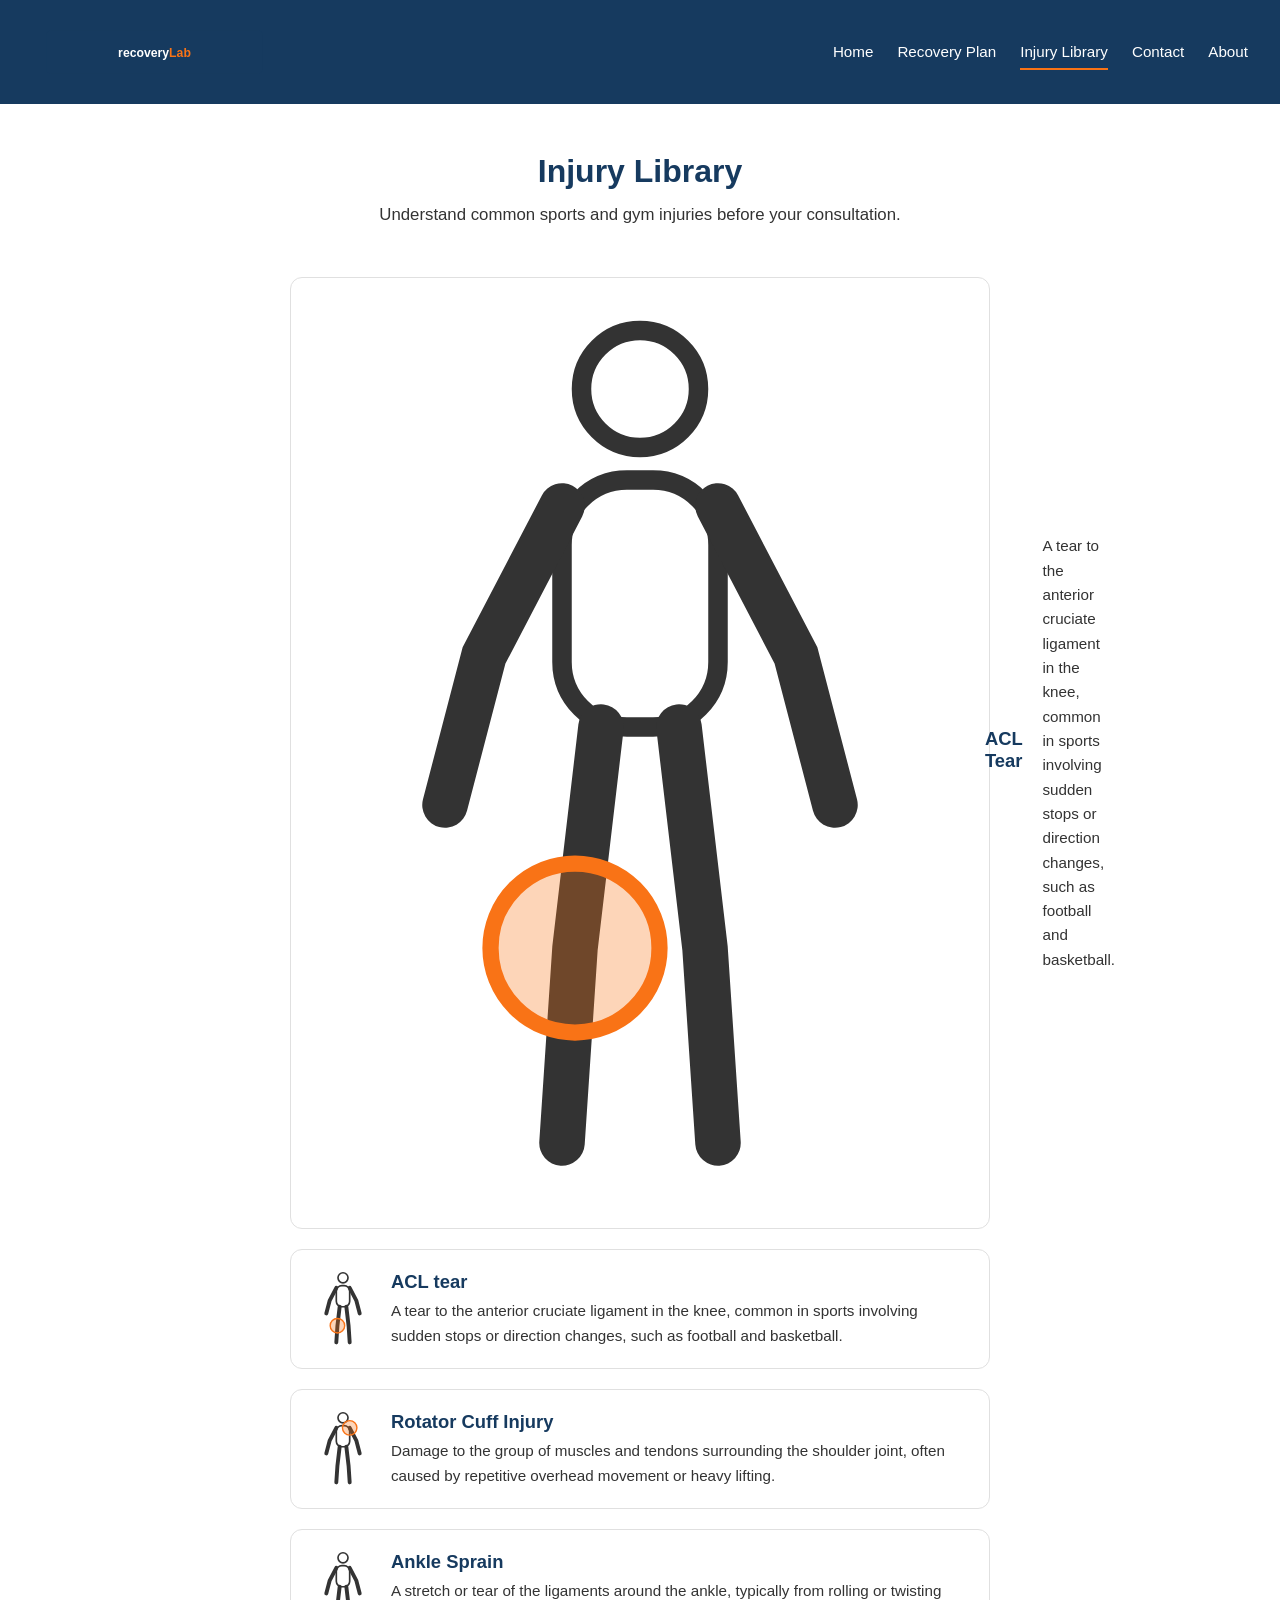
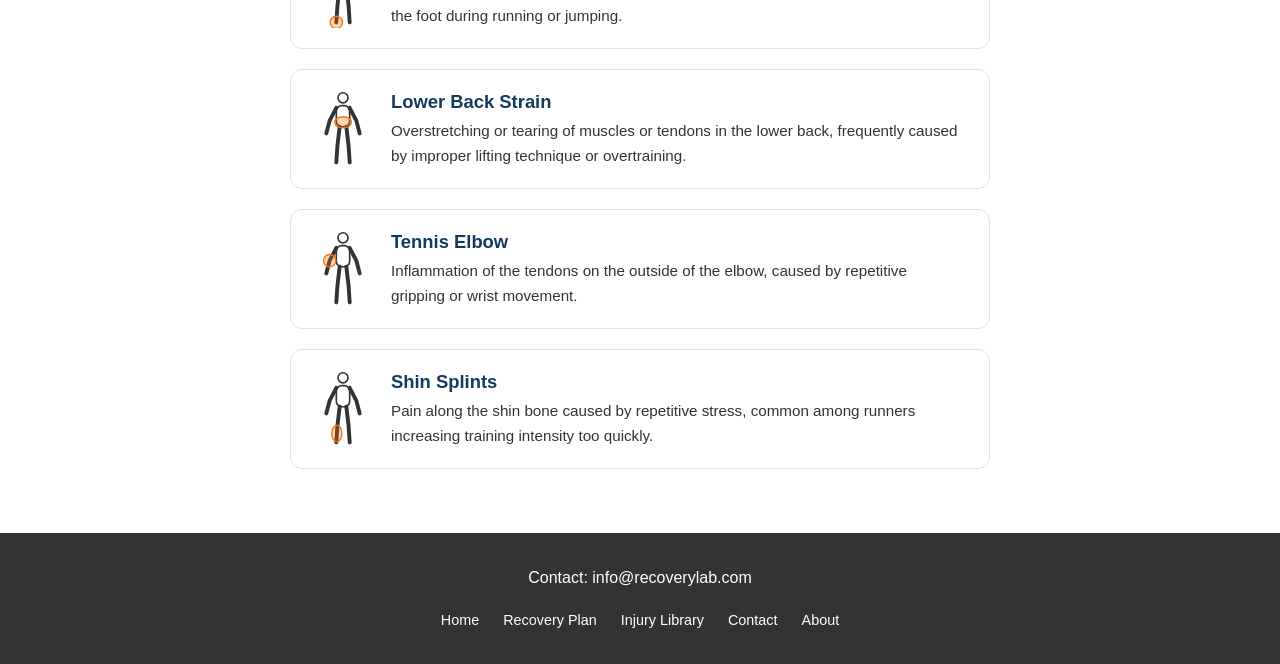
==== commit ceec1bfa: "Corrected injury image class name mismatch and text wrap for correct flex layout" ====
--- a/injury-library.html
+++ b/injury-library.html
@@ -41,43 +41,58 @@
         <ul class="injury-list">
 
             <li class="injury-item">
-  <img src="assets/images/injury-acl.svg" alt="Knee icon representing an ACL tear" class="injury-image">
-  <div class="injury-text">
-    <h3>ACL tear</h3>
-    <p>A tear to the anterior cruciate ligament in the knee, common in sports involving sudden stops or direction changes, such as football and basketball.</p>
-  </div>
-</li>
-
-
-            <li class="injury-item">
-                <img src="assets/images/injury-shoulder.svg" alt="Shoulder icon representing a rotator cuff injury" class="injury-icon">
-                <h3>Rotator Cuff Injury</h3>
-                <p>Damage to the group of muscles and tendons surrounding the shoulder joint, often caused by repetitive overhead movement or heavy lifting.</p>
+                <img src="assets/images/injury-acl.svg" alt="Knee icon representing an ACL tear" class="injury-icon">
+                <h3>ACL Tear</h3>
+                <p>A tear to the anterior cruciate ligament in the knee, common in sports involving sudden stops or direction changes, such as football and basketball.</p>
             </li>
 
             <li class="injury-item">
-                <img src="assets/images/injury-ankle.svg" alt="Ankle icon representing an ankle sprain" class="injury-icon">
-                <h3>Ankle Sprain</h3>
-                <p>A stretch or tear of the ligaments around the ankle, typically from rolling or twisting the foot during running or jumping.</p>
-            </li>
+    <img src="assets/images/injury-acl.svg" alt="Knee icon representing an ACL tear" class="injury-image">
+    <div class="injury-text">
+        <h3>ACL tear</h3>
+        <p>A tear to the anterior cruciate ligament in the knee, common in sports involving sudden stops or direction changes, such as football and basketball.</p>
+    </div>
+</li>
 
-            <li class="injury-item">
-                <img src="assets/images/injury-back.svg" alt="Lower back icon representing a lower back strain" class="injury-icon">
-                <h3>Lower Back Strain</h3>
-                <p>Overstretching or tearing of muscles or tendons in the lower back, frequently caused by improper lifting technique or overtraining.</p>
-            </li>
+<li class="injury-item">
+    <img src="assets/images/injury-shoulder.svg" alt="Shoulder icon representing a rotator cuff injury" class="injury-image">
+    <div class="injury-text">
+        <h3>Rotator Cuff Injury</h3>
+        <p>Damage to the group of muscles and tendons surrounding the shoulder joint, often caused by repetitive overhead movement or heavy lifting.</p>
+    </div>
+</li>
 
-            <li class="injury-item">
-                <img src="assets/images/injury-elbow.svg" alt="Elbow icon representing tennis elbow" class="injury-icon">
-                <h3>Tennis Elbow</h3>
-                <p>Inflammation of the tendons on the outside of the elbow, caused by repetitive gripping or wrist movement.</p>
-            </li>
+<li class="injury-item">
+    <img src="assets/images/injury-ankle.svg" alt="Ankle icon representing an ankle sprain" class="injury-image">
+    <div class="injury-text">
+        <h3>Ankle Sprain</h3>
+        <p>A stretch or tear of the ligaments around the ankle, typically from rolling or twisting the foot during running or jumping.</p>
+    </div>
+</li>
 
-            <li class="injury-item">
-                <img src="assets/images/injury-shin.svg" alt="Shin icon representing shin splints" class="injury-icon">
-                <h3>Shin Splints</h3>
-                <p>Pain along the shin bone caused by repetitive stress, common among runners increasing training intensity too quickly.</p>
-            </li>
+<li class="injury-item">
+    <img src="assets/images/injury-back.svg" alt="Lower back icon representing a lower back strain" class="injury-image">
+    <div class="injury-text">
+        <h3>Lower Back Strain</h3>
+        <p>Overstretching or tearing of muscles or tendons in the lower back, frequently caused by improper lifting technique or overtraining.</p>
+    </div>
+</li>
+
+<li class="injury-item">
+    <img src="assets/images/injury-elbow.svg" alt="Elbow icon representing tennis elbow" class="injury-image">
+    <div class="injury-text">
+        <h3>Tennis Elbow</h3>
+        <p>Inflammation of the tendons on the outside of the elbow, caused by repetitive gripping or wrist movement.</p>
+    </div>
+</li>
+
+<li class="injury-item">
+    <img src="assets/images/injury-shin.svg" alt="Shin icon representing shin splints" class="injury-image">
+    <div class="injury-text">
+        <h3>Shin Splints</h3>
+        <p>Pain along the shin bone caused by repetitive stress, common among runners increasing training intensity too quickly.</p>
+    </div>
+</li>
 
         </ul>
     </section>
--- a/assets/css/style.css
+++ b/assets/css/style.css
@@ -544,6 +544,10 @@
 }
 
 /* ===== Injury Library Images ===== */
+.injury-text {
+  flex: 1;
+  min-width: 0;
+}
 .injury-item {
   display: flex;
   gap: 1.25rem;
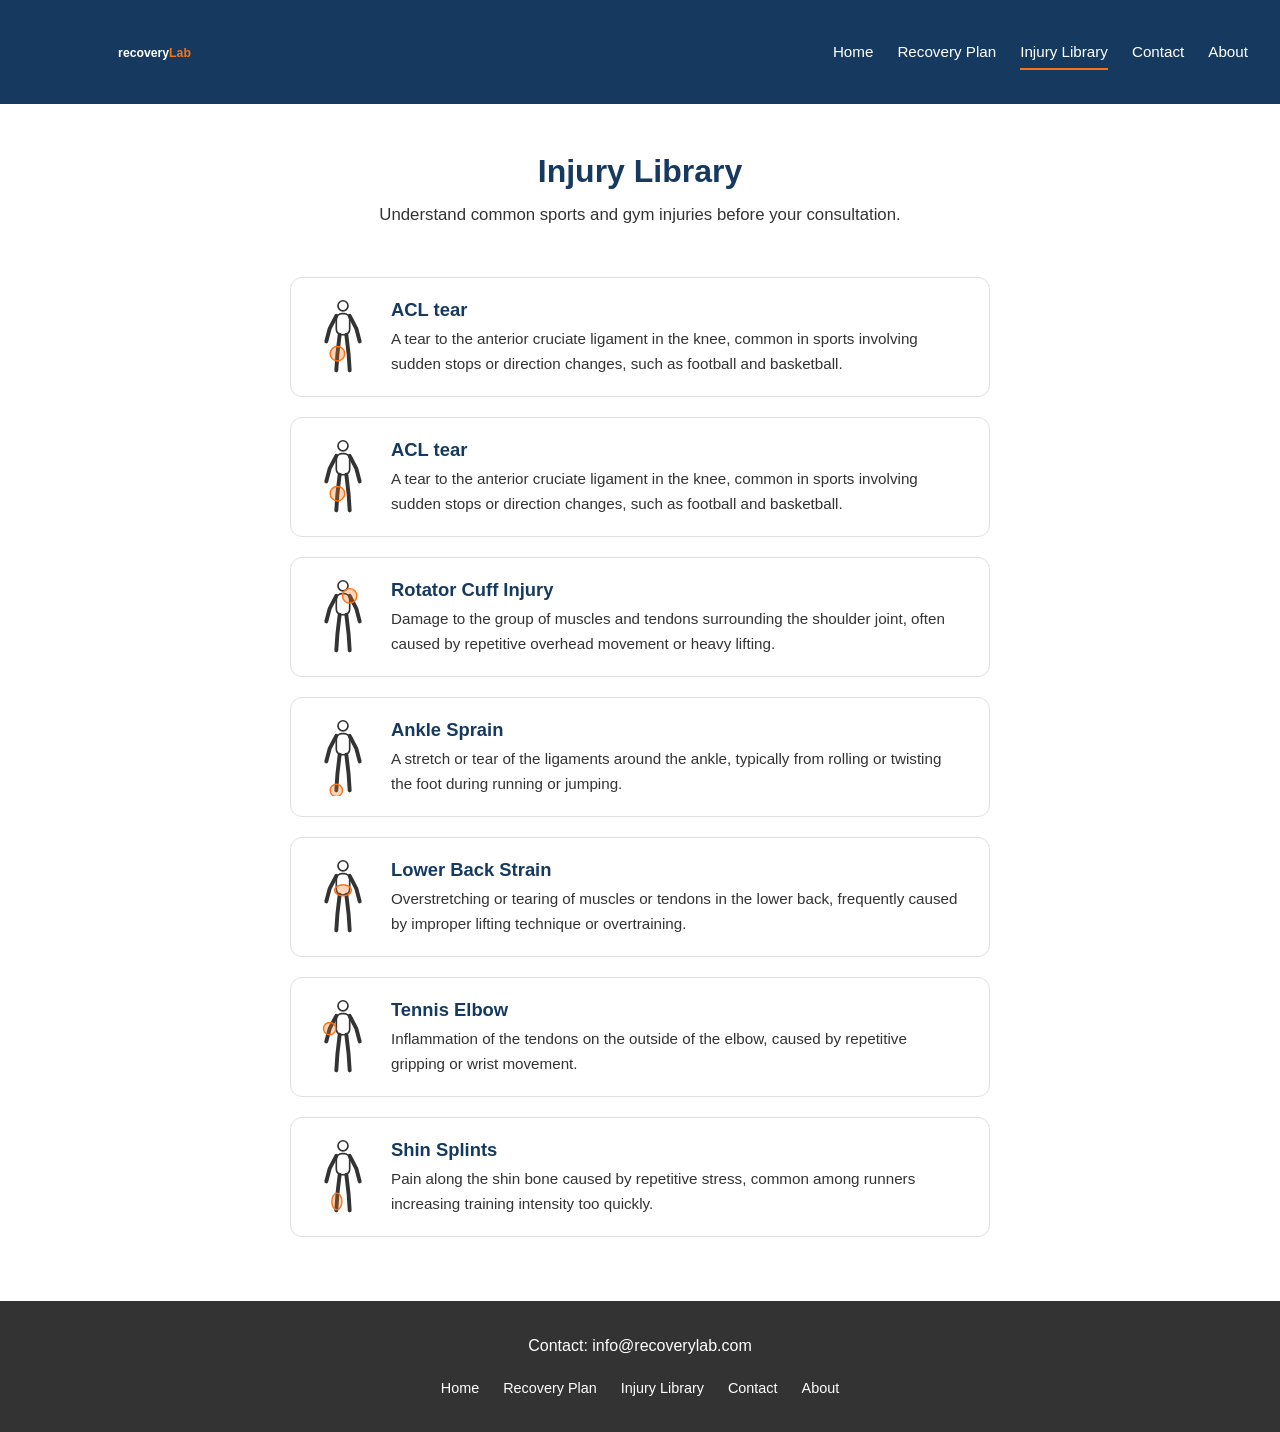
==== commit fffa4a4b: "Merge branch 'main' of https://github.com/s-azzouz/recovery-lab" ====
--- a/injury-library.html
+++ b/injury-library.html
@@ -41,10 +41,13 @@
         <ul class="injury-list">
 
             <li class="injury-item">
-                <img src="assets/images/injury-acl.svg" alt="Knee icon representing an ACL tear" class="injury-icon">
-                <h3>ACL Tear</h3>
-                <p>A tear to the anterior cruciate ligament in the knee, common in sports involving sudden stops or direction changes, such as football and basketball.</p>
-            </li>
+  <img src="assets/images/injury-acl.svg" alt="Knee icon representing an ACL tear" class="injury-image">
+  <div class="injury-text">
+    <h3>ACL tear</h3>
+    <p>A tear to the anterior cruciate ligament in the knee, common in sports involving sudden stops or direction changes, such as football and basketball.</p>
+  </div>
+</li>
+
 
             <li class="injury-item">
     <img src="assets/images/injury-acl.svg" alt="Knee icon representing an ACL tear" class="injury-image">
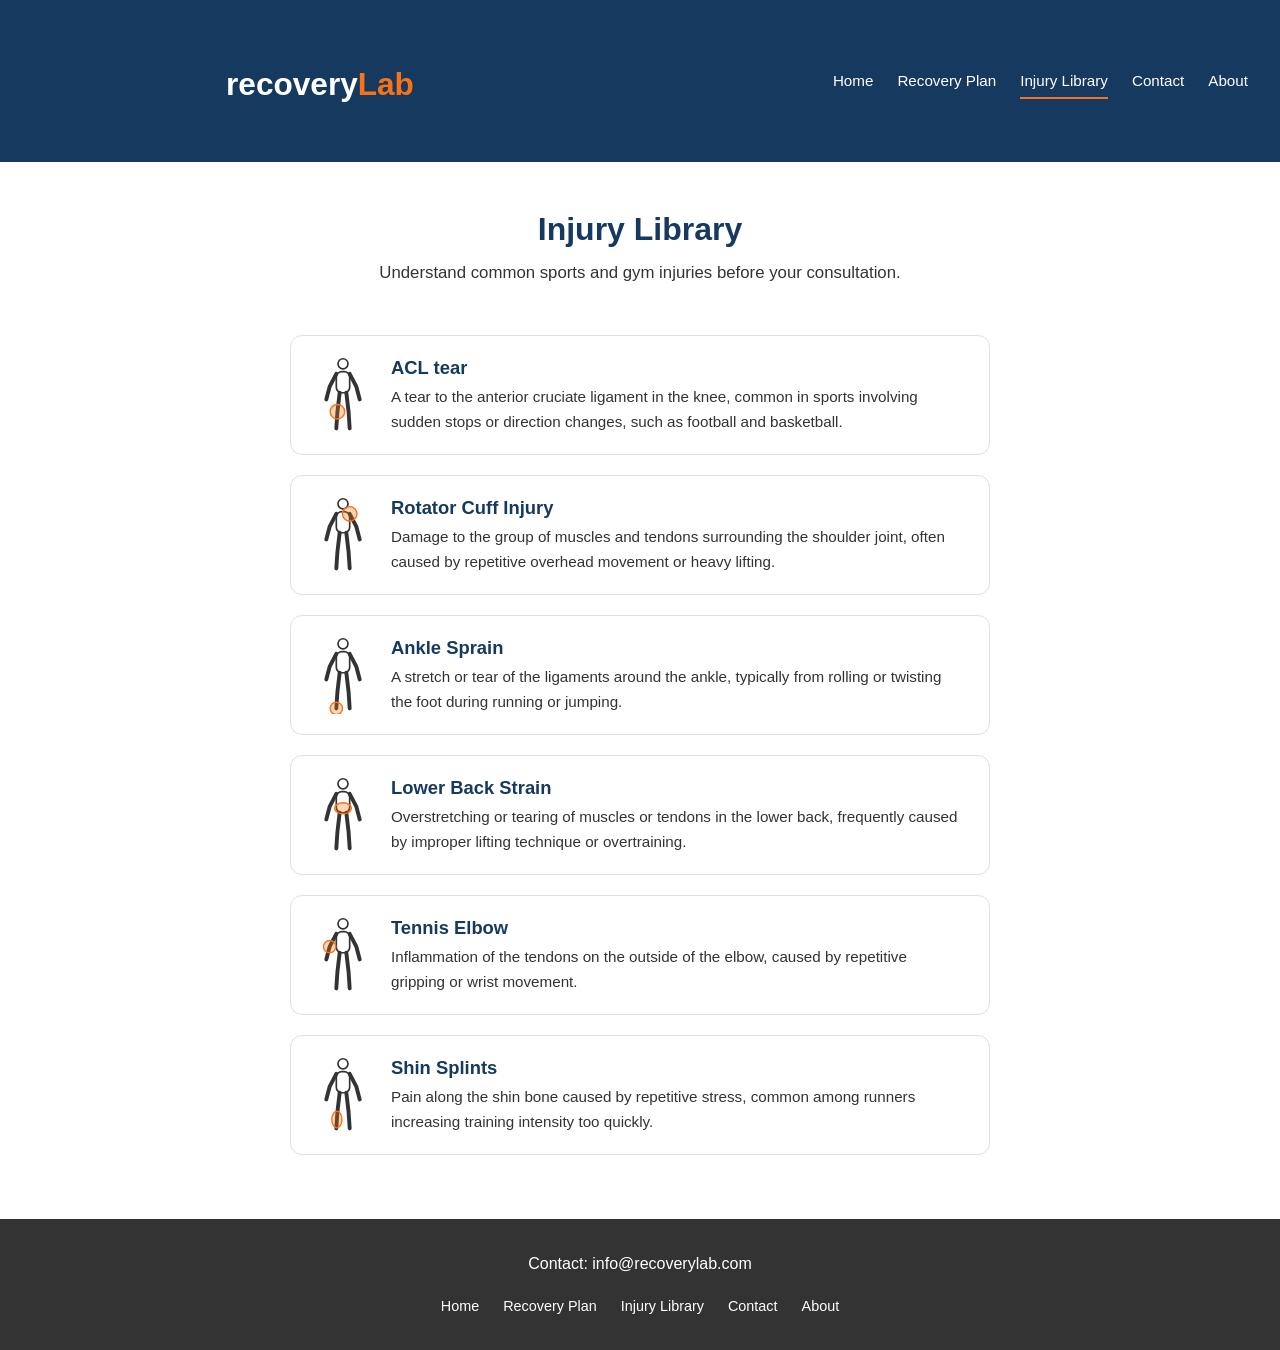
==== commit 5daba723: "removed duplicated ACL tear card" ====
--- a/injury-library.html
+++ b/injury-library.html
@@ -48,14 +48,6 @@
   </div>
 </li>
 
-
-            <li class="injury-item">
-    <img src="assets/images/injury-acl.svg" alt="Knee icon representing an ACL tear" class="injury-image">
-    <div class="injury-text">
-        <h3>ACL tear</h3>
-        <p>A tear to the anterior cruciate ligament in the knee, common in sports involving sudden stops or direction changes, such as football and basketball.</p>
-    </div>
-</li>
 
 <li class="injury-item">
     <img src="assets/images/injury-shoulder.svg" alt="Shoulder icon representing a rotator cuff injury" class="injury-image">
--- a/assets/css/style.css
+++ b/assets/css/style.css
@@ -64,7 +64,8 @@
 }
 
 .logo-img {
-  height: 72px;
+  height: 130px;
+  max-height: 70%;
 }
 
 .main-nav {
@@ -128,20 +129,45 @@
 
 /* ===== Hero ===== */
 .hero {
-  background-image: linear-gradient(rgba(255, 255, 255, 0.5), rgba(255, 255, 255, 0.5)), url(../images/hero-bg.jpg);
+  position: relative;
+  padding: 4rem 2rem;
+  min-height: 60vh;
+  display: flex;
+  flex-direction: column;
+  justify-content: center;
+  text-align: center;
+  overflow: hidden;
+}
+
+.hero::before {
+  content: '';
+  position: absolute;
+  inset: 0;
+  background-image: url(../images/hero-bg.jpg);
   background-size: cover;
   background-position: center;
-  text-align: center;
-  padding: 6rem 2rem; 
-  min-height: 60vh;
-  display:flex;
-  flex-direction: column;
-  justify-content: center;
+  filter: brightness(0.7);
+  z-index: 0;
+}
+
+.hero::after {
+  content: '';
+  position: absolute;
+  inset: 0;
+  background-color: rgba(255, 255, 255, 0.5);
+  z-index: 1;
+}
+
+.hero > * {
+  position: relative;
+  z-index: 2;
 }
 
 .hero h1 {
   font-size: 2.5rem;
+  font-weight: 800;
   margin-bottom: 1rem;
+  text-shadow: 0 2px 8px rgba(255, 255, 255, 0.8);
 }
 
 .hero p {
@@ -149,6 +175,7 @@
   color: var(--color-dark-grey);
   max-width: 600px;
   margin: 0 auto 1.5rem;
+  text-shadow: 0 1px 4px rgba(255, 255, 255, 0.8);
 }
 
 .btn {
